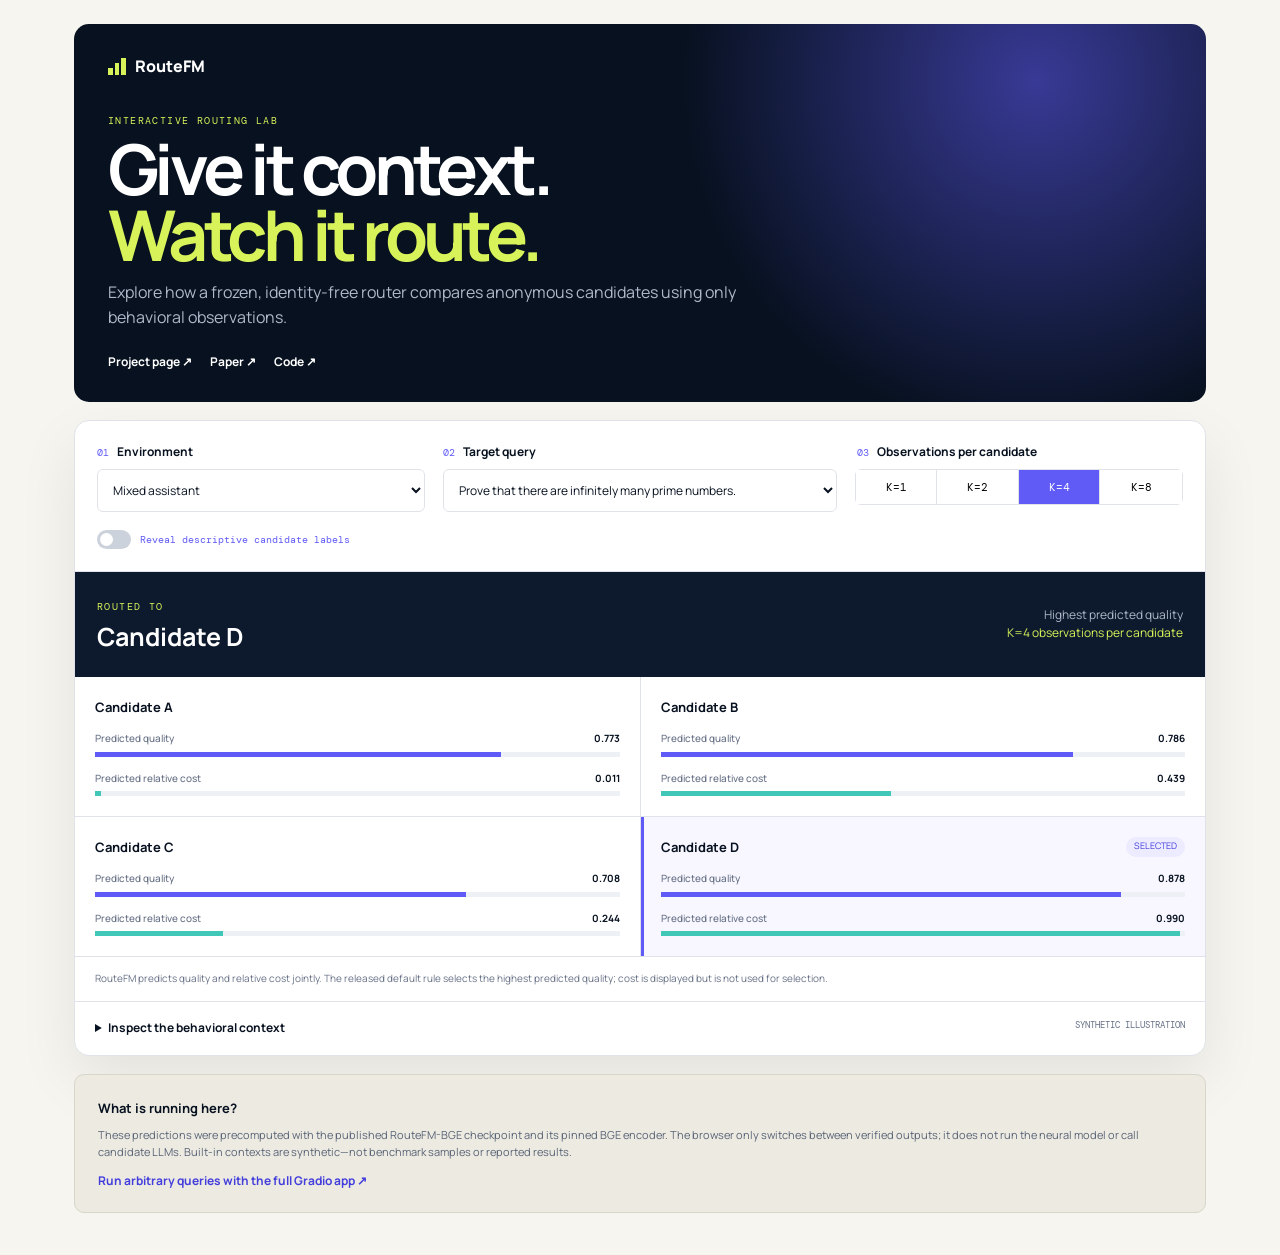
==== static_demo/index.html @ f4a427bf "Add free static RouteFM result explorer" ====
<!doctype html>
<html lang="en">
<head>
  <meta charset="utf-8">
  <meta name="viewport" content="width=device-width, initial-scale=1">
  <meta name="description" content="Explore RouteFM-BGE routing predictions across anonymous candidate pools and context budgets.">
  <title>RouteFM Interactive Demo</title>
  <link rel="preconnect" href="https://fonts.googleapis.com">
  <link rel="preconnect" href="https://fonts.gstatic.com" crossorigin>
  <link href="https://fonts.googleapis.com/css2?family=DM+Mono:wght@400;500&family=Manrope:wght@400;500;600;700;800&display=swap" rel="stylesheet">
  <link rel="stylesheet" href="styles.css">
  <script defer src="app.js"></script>
</head>
<body>
  <main>
    <header class="hero">
      <div class="brand"><span class="mark"><i></i><i></i><i></i></span> RouteFM</div>
      <div class="tag">INTERACTIVE ROUTING LAB</div>
      <h1>Give it context.<br><em>Watch it route.</em></h1>
      <p>Explore how a frozen, identity-free router compares anonymous candidates using only behavioral observations.</p>
      <div class="hero-links"><a href="https://lamda-model-reuse.github.io/RouteFM/" target="_blank">Project page ↗</a><a href="https://arxiv.org/abs/2609.37362" target="_blank">Paper ↗</a><a href="https://github.com/LAMDA-Model-Reuse/RouteFM" target="_blank">Code ↗</a></div>
    </header>

    <section class="lab">
      <div class="controls">
        <label><span>01</span> Environment<select id="environment"></select></label>
        <label><span>02</span> Target query<select id="target"></select></label>
        <fieldset><legend><span>03</span> Observations per candidate</legend><div id="budgets" class="segments"></div></fieldset>
        <label class="toggle"><input id="reveal" type="checkbox"><i></i><span>Reveal descriptive candidate labels</span></label>
      </div>

      <div class="decision">
        <div><small>ROUTED TO</small><h2 id="choice">—</h2></div>
        <p>Highest predicted quality<br><span id="context-summary">—</span></p>
      </div>
      <div id="candidate-grid" class="candidate-grid" aria-live="polite"></div>
      <p class="decision-rule">RouteFM predicts quality and relative cost jointly. The released default rule selects the highest predicted quality; cost is displayed but is not used for selection.</p>

      <details>
        <summary>Inspect the behavioral context <span>synthetic illustration</span></summary>
        <div class="table-scroll"><table><thead id="context-head"></thead><tbody id="context-body"></tbody></table></div>
      </details>
    </section>

    <aside class="provenance">
      <strong>What is running here?</strong>
      <p>These predictions were precomputed with the published RouteFM-BGE checkpoint and its pinned BGE encoder. The browser only switches between verified outputs; it does not run the neural model or call candidate LLMs. Built-in contexts are synthetic—not benchmark samples or reported results.</p>
      <a href="https://github.com/LAMDA-Model-Reuse/RouteFM/tree/main/demo" target="_blank">Run arbitrary queries with the full Gradio app ↗</a>
    </aside>
  </main>
</body>
</html>
---- static_demo/styles.css ----
:root{--ink:#07111f;--muted:#667085;--paper:#f6f5ef;--white:#fff;--line:#dfe3e9;--purple:#605bf6;--lime:#d8f35a;--cyan:#41c7b7;--mono:"DM Mono",monospace;--sans:"Manrope",sans-serif}*{box-sizing:border-box}body{margin:0;color:var(--ink);background:var(--paper);font-family:var(--sans);line-height:1.55}main{max-width:1180px;margin:auto;padding:24px}.hero{position:relative;overflow:hidden;padding:30px 34px;border-radius:15px;color:#fff;background:radial-gradient(circle at 85% 15%,rgba(96,91,246,.55),transparent 35%),var(--ink)}.brand{display:flex;align-items:center;gap:9px;font-weight:800}.mark{display:flex;align-items:end;gap:2px;width:18px;height:17px}.mark i{display:block;flex:1;background:var(--lime)}.mark i:nth-child(1){height:40%}.mark i:nth-child(2){height:70%}.mark i:nth-child(3){height:100%}.tag{margin-top:35px;color:var(--lime);font:10px var(--mono);letter-spacing:.14em}.hero h1{margin:8px 0 12px;font-size:clamp(40px,7vw,70px);line-height:.95;letter-spacing:-.065em}.hero h1 em{color:var(--lime);font-style:normal}.hero>p{max-width:690px;margin:0;color:#aeb9c9}.hero-links{display:flex;flex-wrap:wrap;gap:18px;margin-top:24px}.hero a,.provenance a{color:inherit;font-size:12px;font-weight:700;text-decoration:none}.lab{overflow:hidden;margin-top:18px;border:1px solid var(--line);border-radius:15px;background:var(--white);box-shadow:0 24px 60px rgba(7,17,31,.08)}.controls{display:grid;grid-template-columns:1fr 1.2fr 1fr;gap:18px;padding:22px;border-bottom:1px solid var(--line)}label,legend{font-size:12px;font-weight:700}label>span,legend>span{margin-right:6px;color:var(--purple);font:10px var(--mono)}select{display:block;width:100%;margin-top:7px;padding:11px 36px 11px 11px;border:1px solid var(--line);border-radius:6px;color:var(--ink);background:#fff;font:12px var(--sans)}fieldset{margin:0;padding:0;border:0}.segments{display:grid;grid-template-columns:repeat(4,1fr);margin-top:7px;border:1px solid var(--line);border-radius:6px}.segments button{padding:10px 2px;border:0;border-right:1px solid var(--line);background:#fff;cursor:pointer;font:11px var(--mono)}.segments button:last-child{border-right:0}.segments button.active{color:#fff;background:var(--purple)}.toggle{display:flex;align-items:center;gap:9px;grid-column:1/-1;color:var(--muted);font-weight:500}.toggle input{position:absolute;opacity:0}.toggle i{position:relative;width:34px;height:19px;border-radius:20px;background:#ccd2db;transition:.2s}.toggle i:after{content:"";position:absolute;top:3px;left:3px;width:13px;height:13px;border-radius:50%;background:#fff;transition:.2s}.toggle input:checked+i{background:var(--purple)}.toggle input:checked+i:after{transform:translateX(15px)}.decision{display:flex;align-items:center;justify-content:space-between;gap:20px;padding:20px 22px;color:#fff;background:#0d1a2d}.decision small{color:var(--lime);font:10px var(--mono);letter-spacing:.14em}.decision h2{margin:2px 0 0;font-size:25px}.decision p{margin:0;color:#aeb9c9;text-align:right;font-size:12px}.decision p span{color:var(--lime)}.candidate-grid{display:grid;grid-template-columns:repeat(2,minmax(0,1fr));gap:1px;background:var(--line)}.candidate{padding:20px;background:#fff}.candidate.selected{background:#f8f7ff;box-shadow:inset 3px 0 var(--purple)}.candidate-top,.measure label{display:flex;justify-content:space-between;gap:10px}.candidate-top strong{font-size:13px}.candidate-top span{padding:2px 8px;border-radius:20px;color:#443edc;background:#ecebff;font-size:9px;text-transform:uppercase}.measure{margin-top:14px}.measure label{color:var(--muted);font-size:10px;font-weight:500}.measure label b{color:var(--ink)}.bar{height:5px;margin-top:5px;background:#edf0f4}.bar i{display:block;height:100%;background:var(--purple)}.measure.cost .bar i{background:var(--cyan)}.decision-rule{margin:0;padding:14px 20px;border-top:1px solid var(--line);color:var(--muted);font-size:10px}details{border-top:1px solid var(--line)}summary{padding:17px 20px;cursor:pointer;font-size:12px;font-weight:700}summary span{float:right;color:var(--muted);font:9px var(--mono);text-transform:uppercase}.table-scroll{overflow-x:auto;padding:0 20px 20px}table{width:100%;min-width:820px;border-collapse:collapse;font-size:10px}th,td{padding:8px;border:1px solid var(--line);text-align:right}th:first-child,td:first-child{min-width:280px;text-align:left}th{color:var(--muted);background:#f7f8fa}.provenance{margin:18px 0;padding:20px 23px;border:1px solid #d8d5c9;border-radius:10px;background:#eceae1}.provenance strong{font-size:13px}.provenance p{margin:7px 0;color:#596477;font-size:11px}.provenance a{color:#443edc}@media(max-width:760px){main{padding:10px}.hero{padding:24px}.controls{grid-template-columns:1fr}.toggle{grid-column:auto}.candidate-grid{grid-template-columns:1fr}.decision{align-items:flex-start;flex-direction:column}.decision p{text-align:left}.hero h1{font-size:45px}}
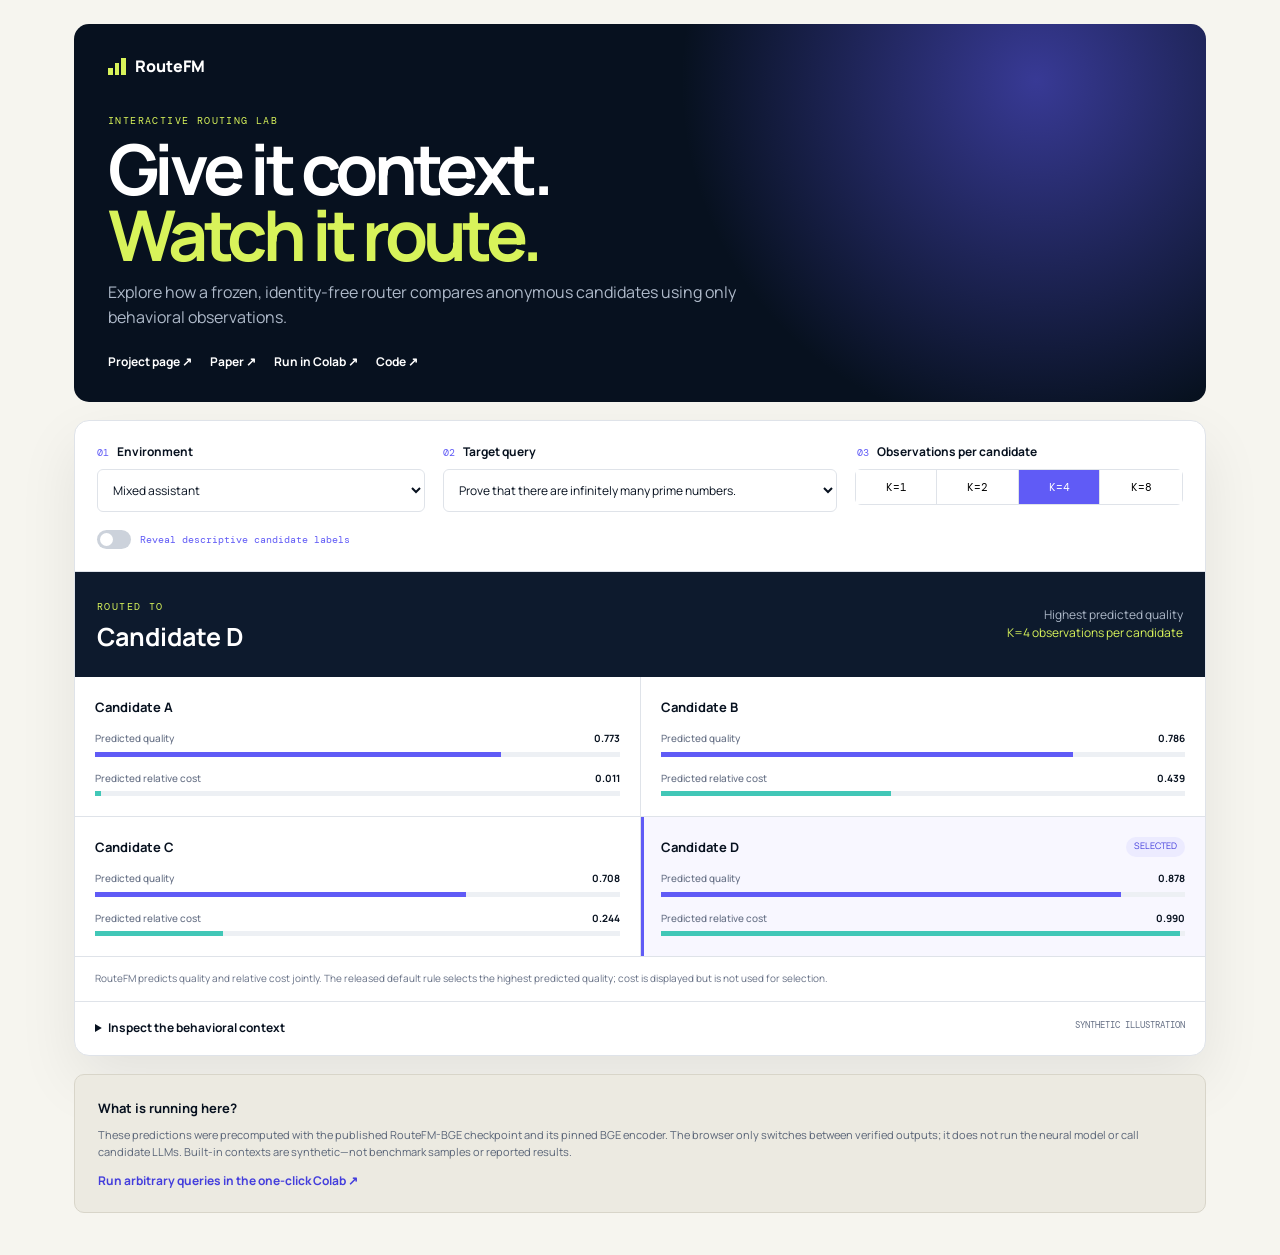
==== commit ded361fa: "Add one-click RouteFM Colab" ====
--- a/static_demo/index.html
+++ b/static_demo/index.html
@@ -18,7 +18,7 @@
       <div class="tag">INTERACTIVE ROUTING LAB</div>
       <h1>Give it context.<br><em>Watch it route.</em></h1>
       <p>Explore how a frozen, identity-free router compares anonymous candidates using only behavioral observations.</p>
-      <div class="hero-links"><a href="https://lamda-model-reuse.github.io/RouteFM/" target="_blank">Project page ↗</a><a href="https://arxiv.org/abs/2609.37362" target="_blank">Paper ↗</a><a href="https://github.com/LAMDA-Model-Reuse/RouteFM" target="_blank">Code ↗</a></div>
+      <div class="hero-links"><a href="https://lamda-model-reuse.github.io/RouteFM/" target="_blank">Project page ↗</a><a href="https://arxiv.org/abs/2609.37362" target="_blank">Paper ↗</a><a href="https://colab.research.google.com/github/LAMDA-Model-Reuse/RouteFM/blob/main/examples/routefm_colab.ipynb" target="_blank">Run in Colab ↗</a><a href="https://github.com/LAMDA-Model-Reuse/RouteFM" target="_blank">Code ↗</a></div>
     </header>
 
     <section class="lab">
@@ -45,7 +45,7 @@
     <aside class="provenance">
       <strong>What is running here?</strong>
       <p>These predictions were precomputed with the published RouteFM-BGE checkpoint and its pinned BGE encoder. The browser only switches between verified outputs; it does not run the neural model or call candidate LLMs. Built-in contexts are synthetic—not benchmark samples or reported results.</p>
-      <a href="https://github.com/LAMDA-Model-Reuse/RouteFM/tree/main/demo" target="_blank">Run arbitrary queries with the full Gradio app ↗</a>
+      <a href="https://colab.research.google.com/github/LAMDA-Model-Reuse/RouteFM/blob/main/examples/routefm_colab.ipynb" target="_blank">Run arbitrary queries in the one-click Colab ↗</a>
     </aside>
   </main>
 </body>
